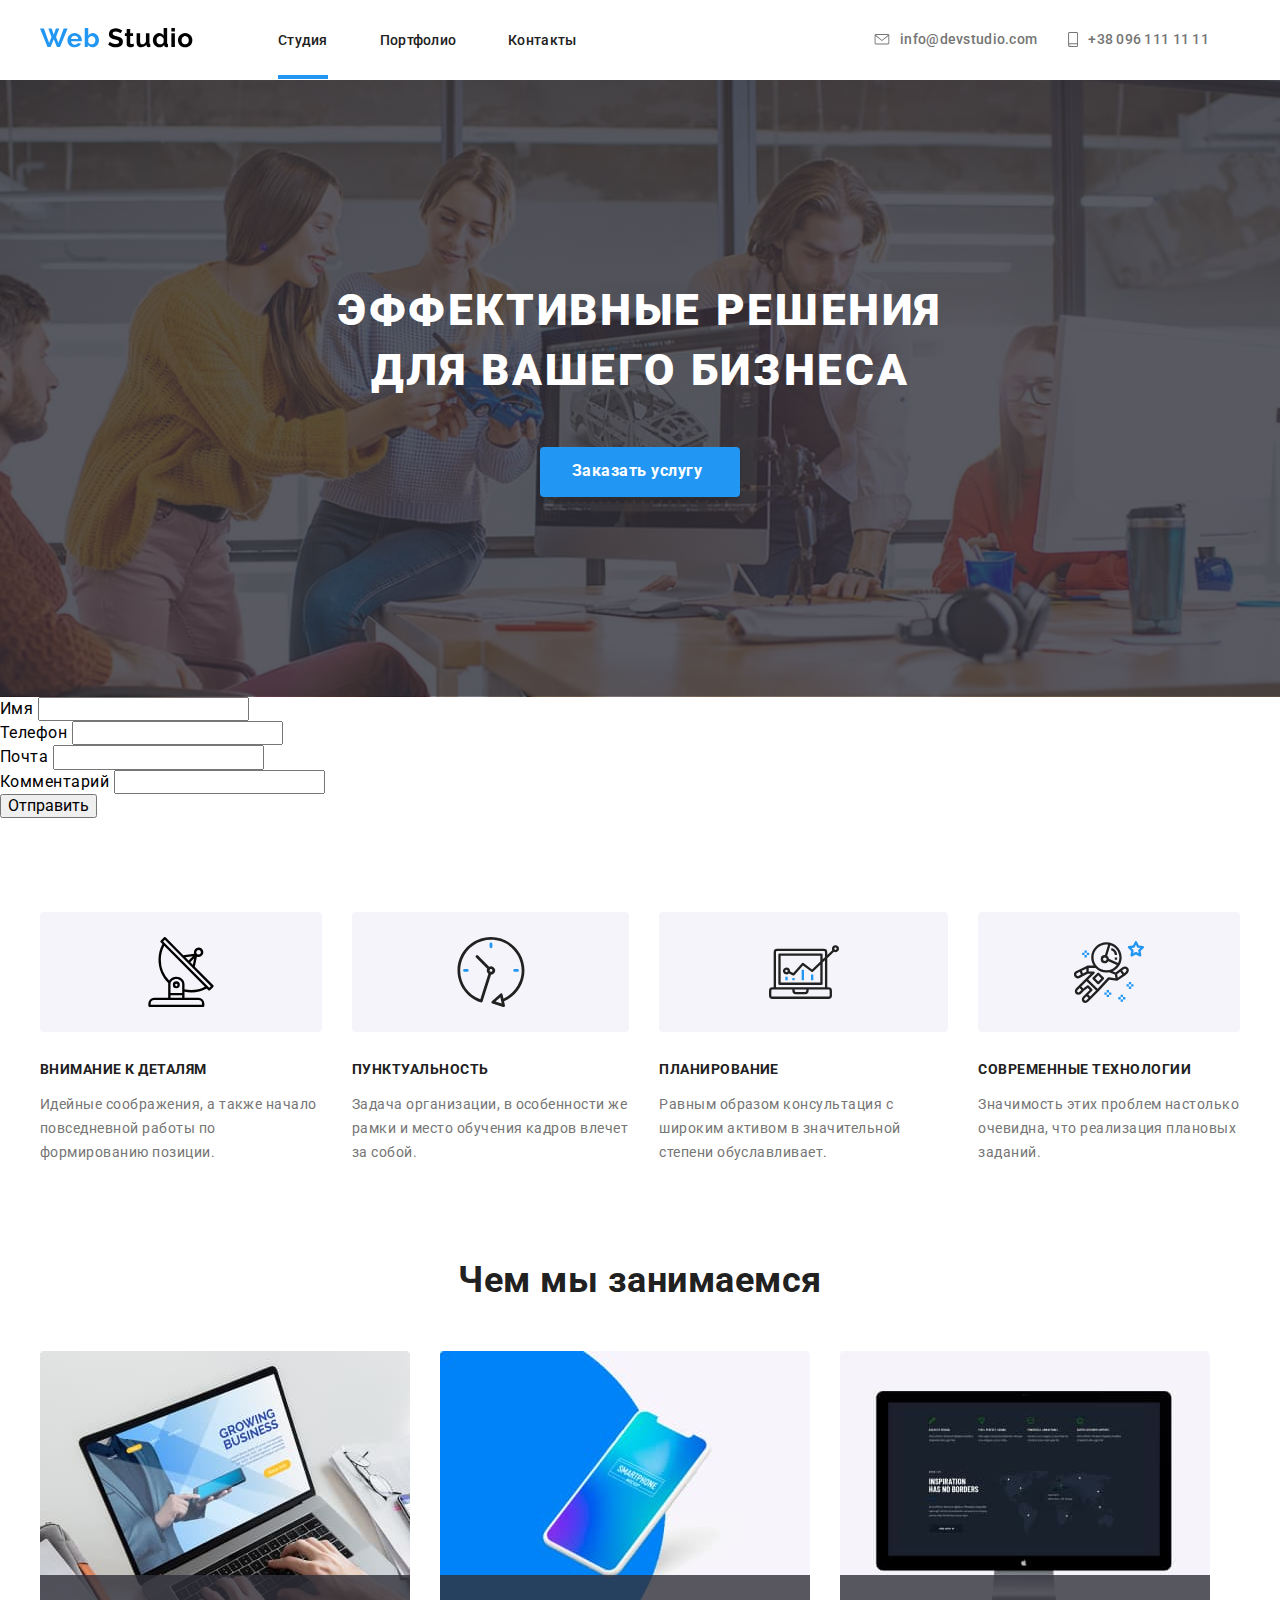
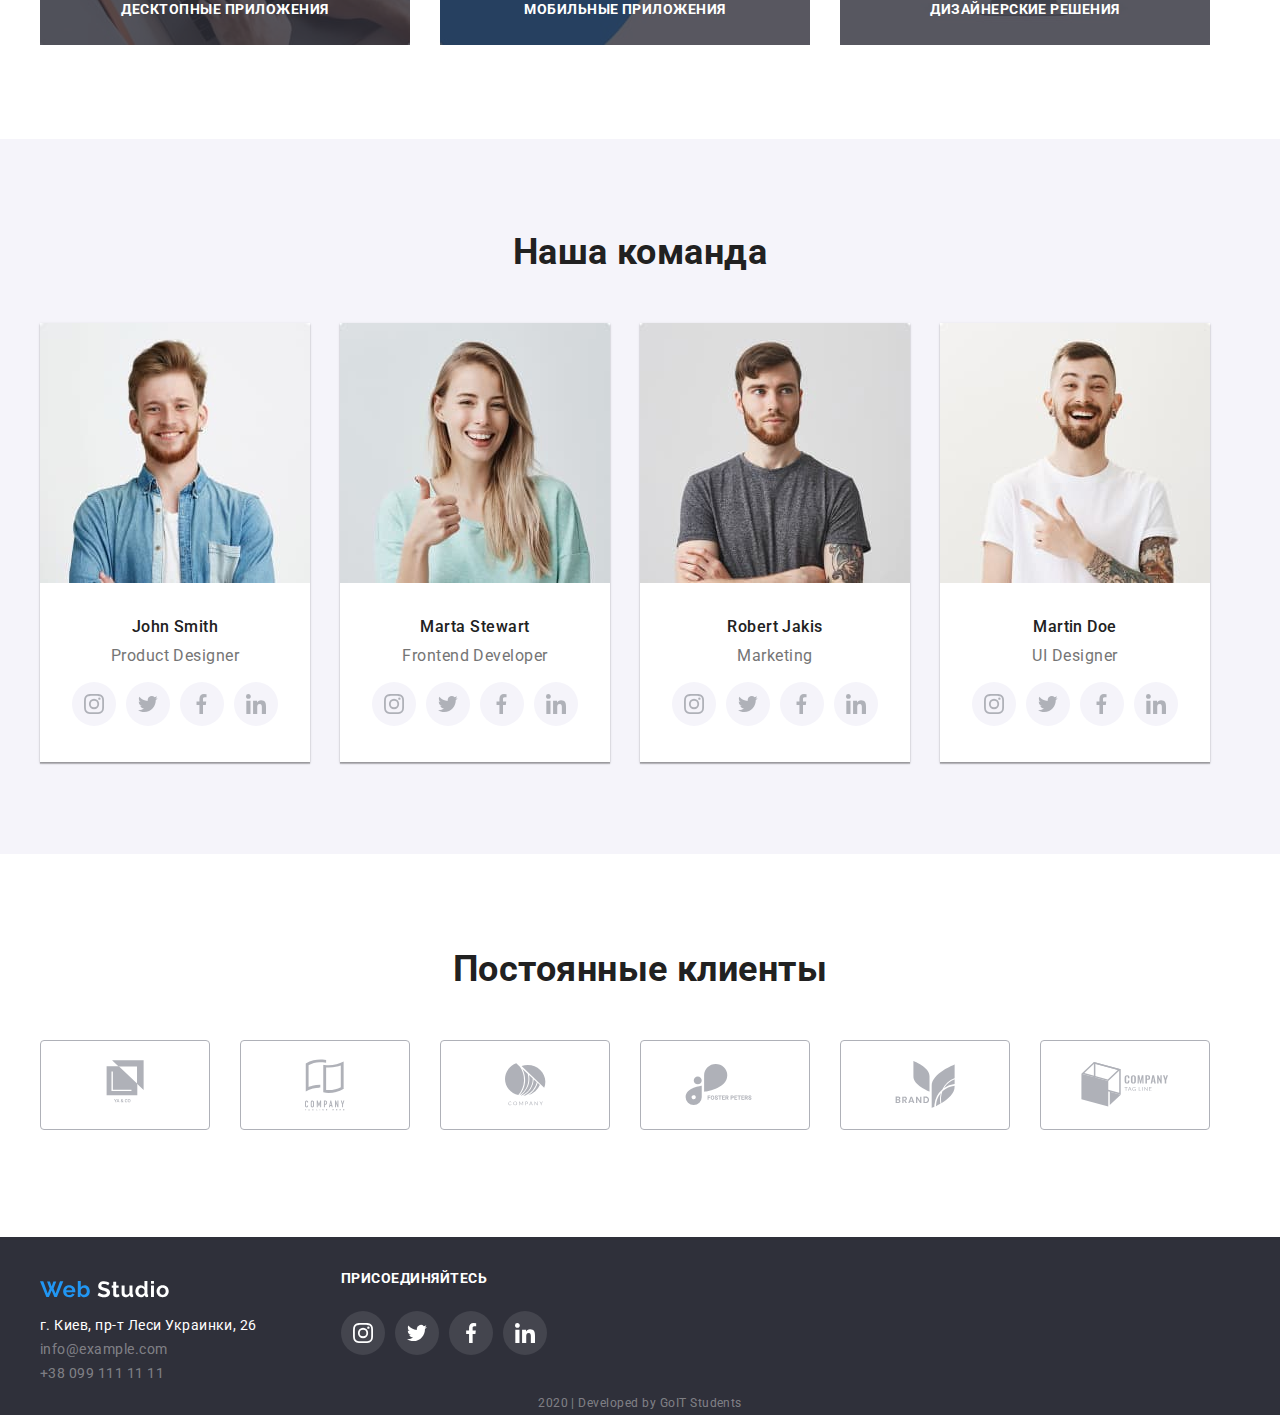
==== index.html @ e6ce09cf "Создала 6 дз" ====
<!DOCTYPE html>
<html lang="en">
  <head>
    <meta charset="UTF-8" />
    <meta name="viewport" content="width=device-width, initial-scale=1.0" />
    <title>Document</title>
    <link rel="stylesheet" href="./css/normalize.css" />
    <link rel="stylesheet" href="./css/styles.css" />
  </head>

  <body>
    <!-- Шапка сайта -->
    <header>
      <nav>
        <div class="container main-nav">
          <a href="./index.html">
            <svg width="153px" height="30px">
              <use href="./images/sprite.svg#logo"></use>
            </svg>
          </a>

          <ul class="site-nav">
            <li class="site-nav-item">
              <a href="" class="menu menu2">Студия</a>
            </li>
            <li class="site-nav-item">
              <a href="./portfolio.html" class="menu">Портфолио</a>
            </li>
            <li class="site-nav-item">
              <a href="" class="menu">Контакты</a>
            </li>
          </ul>

          <ul class="site-nav-1">
            <li class="site-nav-address">
              <a href="mailto:info@devstudio.com" class="link"
                ><svg class="contacts-svg" width="16px" height="11px">
                  <use href="./images/sprite.svg#envelope"></use>
                </svg>
                info@devstudio.com</a
              >
            </li>
            <li class="site-nav-address">
              <a href="tel:+380961111111" class="link"
                ><svg class="contacts-svg" width="10px" height="15px">
                  <use href="./images/sprite.svg#smartphone"></use>
                </svg>
                +38 096 111 11 11</a
              >
            </li>
          </ul>
        </div>
      </nav>
    </header>

    <!-- Тело сайта -->

    <main>
      <!-- Первый блок -->

      <section class="big-img">
        <div class="hero">
          <h1 class="white-title">эффективные решения для вашего бизнеса</h1>
          <a class="button" href="">Заказать услугу</a>
        </div>
      </section>

      <!--Модальное окно---->
      <form class="form js-form">
        <div class="form-filed">
          <label for="name">Имя</label>
          <input type="text" name="name" id="name" />
        </div>
        <div class="form-filed">
          <label for="name">Телефон</label>
          <input type="tel" name="name" id="tel" />
        </div>
        <div class="form-filed">
          <label for="name">Почта</label>
          <input type="text" name="mail" id="mail" />
        </div>
        <div class="form-filed">
          <label for="comment">Комментарий</label>
          <input type="text" name="comment" id="comment" />
        </div>
        <button type="submit">Отправить</button>
      </form>
      <!-- Второй блок -->
      <section class="container-our-proses container">
        <ul class="ul-position">
          <li class="what-we-do">
            <div class="what-we-do-icons">
              <svg width="70px" height="70px">
                <use href="./images/sprite.svg#icon1"></use>
              </svg>
            </div>
            <h3 class="proses">Внимание к деталям</h3>
            <p class="proses-description">
              Идейные соображения, а также начало повседневной работы по
              формированию позиции.
            </p>
          </li>
          <li class="what-we-do">
            <div class="what-we-do-icons">
              <svg width="70px" height="70px">
                <use href="./images/sprite.svg#icon2"></use>
              </svg>
            </div>
            <h3 class="proses">Пунктуальность</h3>
            <p class="proses-description">
              Задача организации, в особенности же рамки и место обучения кадров
              влечет за собой.
            </p>
          </li>
          <li class="what-we-do">
            <div class="what-we-do-icons">
              <svg width="70px" height="70px">
                <use href="./images/sprite.svg#icon3"></use>
              </svg>
            </div>
            <h3 class="proses">Планирование</h3>
            <p class="proses-description">
              Равным образом консультация с широким активом в значительной
              степени обуславливает.
            </p>
          </li>
          <li class="what-we-do">
            <div class="what-we-do-icons">
              <svg width="70px" height="70px">
                <use href="./images/sprite.svg#icon4"></use>
              </svg>
            </div>
            <h3 class="proses">Современные технологии</h3>
            <p class="proses-description">
              Значимость этих проблем настолько очевидна, что реализация
              плановых заданий.
            </p>
          </li>
        </ul>
      </section>

      <!-- Третий блок -->

      <section class="container-what-we-do container">
        <h3 class="title">Чем мы занимаемся</h3>
        <ul class="ul-position">
          <li class="our-work">
            <img src="./images/small_img1.jpg" alt="" />
            <h4 class="white-description">Десктопные приложения</h4>
          </li>
          <li class="our-work">
            <img src="./images/small_img2.jpg" alt="" />
            <h4 class="white-description">Мобильные приложения</h4>
          </li>
          <li class="our-work">
            <img src="./images/small_img3.jpg" alt="" />
            <h4 class="white-description">Дизайнерские решения</h4>
          </li>
        </ul>
      </section>

      <!-- Четверый блок -->
      <div class="color">
        <section class="container">
          <h3 class="title">Наша команда</h3>
          <!-- <h4></h4> -->
          <ul class="ul-position">
            <li class="what-we-do card-color">
              <img src="./images/photo1.jpg" alt="" />
              <h5 class="names">John Smith</h5>
              <p class="profession">Product Designer</p>
              <ul class="container-2">
                <li class="portfolio-icons">
                  <a href="" class="social-ellipce">
                    <svg class="social-ellipse-icon" width="20" height="20">
                      <use href="./images/sprite.svg#social1"></use>
                    </svg>
                  </a>
                </li>
                <li class="portfolio-icons">
                  <a href="" class="social-ellipce">
                    <svg width="20" height="20">
                      <use href="./images/sprite.svg#social2"></use>
                    </svg>
                  </a>
                </li>
                <li class="portfolio-icons">
                  <a href="" class="social-ellipce">
                    <svg width="20px" height="20">
                      <use href="./images/sprite.svg#social3"></use>
                    </svg>
                  </a>
                </li>
                <li class="portfolio-icons">
                  <a href="" class="social-ellipce">
                    <svg width="20" height="20">
                      <use href="./images/sprite.svg#social4"></use>
                    </svg>
                  </a>
                </li>
              </ul>
            </li>
            <li class="what-we-do card-color">
              <img src="./images/photo2.jpg" alt="" />
              <h5 class="names">Marta Stewart</h5>
              <p class="profession">Frontend Developer</p>
              <ul class="container-2 icons-margin">
                <li class="portfolio-icons">
                  <a href="" class="social-ellipce">
                    <svg class="social-ellipse-icon" width="20" height="20">
                      <use href="./images/sprite.svg#social1"></use>
                    </svg>
                  </a>
                </li>
                <li class="portfolio-icons">
                  <a href="" class="social-ellipce">
                    <svg class="social-ellipse-icon" width="20" height="20">
                      <use href="./images/sprite.svg#social2"></use>
                    </svg>
                  </a>
                </li>
                <li class="portfolio-icons">
                  <a href="" class="social-ellipce">
                    <svg width="20px" height="20">
                      <use href="./images/sprite.svg#social3"></use>
                    </svg>
                  </a>
                </li>
                <li class="portfolio-icons">
                  <a href="" class="social-ellipce">
                    <svg width="20" height="20">
                      <use href="./images/sprite.svg#social4"></use>
                    </svg>
                  </a>
                </li>
              </ul>
            </li>
            <li class="what-we-do card-color">
              <img src="./images/photo3.jpg" alt="" />
              <h5 class="names">Robert Jakis</h5>
              <p class="profession">Marketing</p>
              <ul class="container-2">
                <li class="portfolio-icons">
                  <a href="" class="social-ellipce">
                    <svg class="social-ellipse-icon" width="20" height="20">
                      <use href="./images/sprite.svg#social1"></use>
                    </svg>
                  </a>
                </li>
                <li class="portfolio-icons">
                  <a href="" class="social-ellipce">
                    <svg class="social-ellipse-icon" width="20" height="20">
                      <use href="./images/sprite.svg#social2"></use>
                    </svg>
                  </a>
                </li>
                <li class="portfolio-icons">
                  <a href="" class="social-ellipce">
                    <svg width="20px" height="20">
                      <use href="./images/sprite.svg#social3"></use>
                    </svg>
                  </a>
                </li>
                <li class="portfolio-icons">
                  <a href="" class="social-ellipce">
                    <svg width="20" height="20">
                      <use href="./images/sprite.svg#social4"></use>
                    </svg>
                  </a>
                </li>
              </ul>
            </li>
            <li class="what-we-do card-color">
              <img src="./images/photo4.jpg" alt="" />
              <h5 class="names">Martin Doe</h5>
              <p class="profession">UI Designer</p>
              <ul class="container-2">
                <li class="portfolio-icons">
                  <a href="" class="social-ellipce">
                    <svg class="social-ellipse-icon" width="20" height="20">
                      <use href="./images/sprite.svg#social1"></use>
                    </svg>
                  </a>
                </li>
                <li class="portfolio-icons">
                  <a href="" class="social-ellipce">
                    <svg class="social-ellipse-icon" width="20" height="20">
                      <use href="./images/sprite.svg#social2"></use>
                    </svg>
                  </a>
                </li>
                <li class="portfolio-icons">
                  <a href="" class="social-ellipce">
                    <svg width="20px" height="20">
                      <use href="./images/sprite.svg#social3"></use>
                    </svg>
                  </a>
                </li>
                <li class="portfolio-icons">
                  <a href="" class="social-ellipce">
                    <svg width="20" height="20">
                      <use href="./images/sprite.svg#social4"></use>
                    </svg>
                  </a>
                </li>
              </ul>
            </li>
          </ul>
        </section>
      </div>

      <!--Пятый блок-->
      <section class="container-our-clients container">
        <h3 class="title">Постоянные клиенты</h3>
        <ul class="ul-position">
          <li class="client">
            <a href="" class="client-icons-item">
              <svg width="45px" height="50">
                <use href="./images/sprite.svg#client1"></use>
              </svg>
            </a>
          </li>
          <li class="client">
            <a href="" class="client-icons-item">
              <svg width="40px" height="52px">
                <use href="./images/sprite.svg#client2"></use>
              </svg>
            </a>
          </li>
          <li class="client">
            <a href="" class="client-icons-item">
              <svg width="41px" height="43px">
                <use href="./images/sprite.svg#client3"></use>
              </svg>
            </a>
          </li>
          <li class="client">
            <a href="" class="client-icons-item">
              <svg width="80px" height="42px">
                <use href="./images/sprite.svg#client4"></use>
              </svg>
            </a>
          </li>
          <li class="client">
            <a href="" class="client-icons-item">
              <svg width="60px" height="47px">
                <use href="./images/sprite.svg#client5"></use>
              </svg>
            </a>
          </li>
          <li class="client">
            <a href="" class="client-icons-item">
              <svg width="88px" height="45px">
                <use href="./images/sprite.svg#client6"></use>
              </svg>
            </a>
          </li>
        </ul>
      </section>
    </main>

    <!--footer-->
    <footer>
      <div class="container footer-icon">
        <section>
          <a href="./index.html">
            <svg class="web-studio" width="129px" height="26px">
              <use href="./images/sprite.svg#logo-white"></use>
            </svg>
          </a>
          <address>
            <ul>
              <li class="address">
                г. Киев, пр-т Леси Украинки, 26
              </li>
              <li>
                <a href="mailto:info@example.com" class="info"
                  >info@example.com</a
                >
              </li>
              <li>
                <a href="tel:+380991111111" class="info">+38 099 111 11 11</a>
              </li>
            </ul>
          </address>
        </section>
        <section>
          <p class="join">присоединяйтесь</p>
          <ul class="container-2 footer-icon-margin">
            <li class="portfolio-icons">
              <a href="" class="footer_ellipse">
                <svg width="20px" height="20px">
                  <use href="./images/sprite.svg#footer_ellipse1"></use>
                </svg>
              </a>
            </li>
            <li class="portfolio-icons">
              <a href="" class="footer_ellipse">
                <svg width="20px" height="20px">
                  <use href="./images/sprite.svg#footer_ellipse2"></use>
                </svg>
              </a>
            </li>
            <li class="portfolio-icons">
              <a href="" class="footer_ellipse">
                <svg width="20px" height="20px">
                  <use href="./images/sprite.svg#footer_ellipse3"></use>
                </svg>
              </a>
            </li>
            <li class="portfolio-icons">
              <a href="" class="footer_ellipse">
                <svg width="20px" height="20px">
                  <use href="./images/sprite.svg#footer_ellipse4"></use>
                </svg>
              </a>
            </li>
          </ul>
        </section>
      </div>
      <p class="year">2020 | Developed by GoIT Students</p>
    </footer>
  </body>
</html>
---- css/styles.css ----
@import url('https://fonts.googleapis.com/css?family=Roboto:300,400,500,700&subset=cyrillic');
:root {
  --accent-color: #2196f3;
  --what-we-do-color: #f5f4fa;
  --primary-text-color: #757575;
  --title-text-color: #212121;
  --primary-white-color: #ffffff;
  --secondary-text-color: rgba(255, 255, 255, 0.4);
  --footer-backgroung-color: #2f303a;
  --people-icons: #afb1b8;
  --footer-ellipce: #c4c4c4;
  --cubic: cubic-bezier(0.4, 0, 0.2, 1);
  --overlay: rgba(33, 150, 243, 0.9);
  --ourwork: rgba(47, 48, 58, 0.8);
  --duration: 250ms;
}
html {
  box-sizing: border-box;
}

body {
  font-family: 'Roboto', sans-serif;
  letter-spacing: 0.03em;
  font-style: normal;
}

*,
*::before,
*::after {
  box-sizing: inherit;
}
.big-img {
  max-width: 1600px;
  background-image: linear-gradient(
      to right,
      rgba(47, 48, 58, 0.8),
      rgba(47, 48, 58, 0.8)
    ),
    url('../images/big_img.jpg');
  background-color: var(--footer-backgroung-color);
  background-size: cover;
  background-position: center;
  padding-top: 200px;
  padding-bottom: 200px;
  margin-left: auto;
  margin-right: auto;
}
.hero {
  flex-direction: column;
}
.button {
  display: flex;
  align-items: center;
  text-align: center;
  margin: auto;
  font-family: Roboto;
  width: 200px;
  height: 50px;
  font-size: 16px;
  font-weight: bold;
  line-height: 1, 9;
  box-shadow: 0px 4px 4px rgba(0, 0, 0, 0.15);
  background-color: var(--accent-color);
  color: var(--primary-white-color);
  text-decoration: none;
  padding: 10px 32px;
  border-radius: 4px;
}
.button2 {
  display: flex;
  align-items: center;
  text-align: center;
  margin: auto;
  font-family: Roboto;
  height: 38px;
  background-color: var(--what-we-do-color);
  color: var(--title-text-color);
  font-size: 16px;
  line-height: 1, 9;
  border-radius: 4px;
  padding: 6px 22px;
  font-weight: 500;
  border: none;
}
.button2:hover {
  display: flex;
  align-items: center;
  text-align: center;
  margin: auto;
  font-family: Roboto;
  height: 38px;
  background-color: var(--accent-color);
  color: var(--primary-white-color);
  font-size: 16px;
  line-height: 1, 9;
  border-radius: 4px;
  padding: 6px 22px;
  font-weight: 500;
  box-shadow: 0px 2px 2px rgba(0, 0, 0, 0.12), 0px 1px 2px rgba(0, 0, 0, 0.08),
    0px 3px 1px rgba(0, 0, 0, 0.1);
  border: none;
  transition-duration: var(--duration);
  transition-timing-function: var(--cubic);
}

.white-title {
  display: block;
  margin: 0 0 30px 0;
  padding: 0;
  width: 696px;

  font-family: Roboto;
  font-weight: 900;
  font-size: 44px;
  line-height: 1.37;

  text-align: center;
  letter-spacing: 0.06em;
  text-transform: uppercase;
  color: var(--primary-white-color);
  margin-left: auto;
  margin-right: auto;
  margin-bottom: 46px;
}

.container {
  width: 1230px;
  padding-left: 15px;
  padding-right: 15px;
  margin-left: auto;
  margin-right: auto;
}
.main-nav {
  display: flex;
  align-items: center;
  height: 80px;
}
.container-2 {
  display: flex;
  width: 207px;

  padding-left: 0px;
  padding-right: 0px;
  margin-left: auto;
  margin-right: auto;
  margin-bottom: 36px;
}
.container-our-proses {
  padding-top: 94px;
}
.container-what-we-do {
  padding-top: 94px;
  padding-bottom: 94px;
}

.container-our-clients {
  padding-top: 94px;
  padding-bottom: 107px;
}
.ul-position {
  display: flex;
}
.site-nav {
  display: flex;
  margin-left: 85px;
}
.site-nav-1 {
  display: flex;
  margin-left: auto;
}

.site-nav-item:not(:last-child) {
  margin-right: 52px;
}

.site-nav-address {
  margin-right: 31px;
  margin-left: auto;
}

.color {
  background-color: #f5f4fa;
  padding-top: 92px;
}
.what-we-do:not(:last-child) {
  margin-right: 30px;
}

.what-we-do-icons {
  display: flex;
  background-color: var(--what-we-do-color);
  height: 120px;
  border-radius: 4px;
  align-items: center;
  justify-content: center;
}

.icons-margin .what-we-do {
  width: 270px;
}
.our-work:not(:last-child) {
  margin-right: 30px;
}
.our-work {
  width: 370px;
  height: 294px;
  position: relative;
}
.card-color {
  background-color: var(--primary-white-color);
  margin-bottom: 92px;
  box-shadow: 0px 2px 1px rgba(0, 0, 0, 0.2), 0px 1px 1px rgba(0, 0, 0, 0.14),
    0px 1px 3px rgba(0, 0, 0, 0.12);
}
.portfolio-icons:not(:last-child) {
  margin-right: 10px;
}
.portfolio-icons {
  display: flex;

  box-sizing: border-box;

  align-items: center;
  justify-content: center;
}
.social-ellipce {
  display: flex;

  width: 44px;
  height: 44px;
  border-radius: 50%;
  background: var(--what-we-do-color);
  margin-right: 0px;
  padding: 0;
  justify-content: center;
  align-items: center;
  fill: var(--people-icons);
}
.social-ellipce:hover {
  background: var(--accent-color);
  fill: var(--primary-white-color);
  transition-duration: var(--duration);
  transition-timing-function: var(--cubic);
}

.client {
  margin-right: 30px;
}
.client-icons-item {
  display: flex;
  width: 170px;
  height: 90px;
  justify-content: center;
  align-items: center;

  border: 1px solid #afb1b8;
  border-radius: 4px;
  fill: var(--people-icons);
}
.client-icons-item:hover {
  fill: var(--accent-color);
  border: 1px solid var(--accent-color);
  transition-duration: var(--duration);
  transition-timing-function: var(--cubic);
}
.client-icons-item:focus {
  fill: var(--accent-color);
  border: 1px solid var(--accent-color);
  transition-duration: var(--duration);
  transition-timing-function: var(--cubic);
}
ul {
  list-style: none;
  padding: 0px;
  margin: 0px;
}
h1,
h2,
h3,
h4,
h5,
h6 {
  padding: 0px;
  margin: 0px;
}
p {
  padding: 0px;
  margin: 0px;
}
.menu {
  color: var(--title-text-color);
  text-decoration: none;
  font-weight: 500;
  font-size: 14px;
  line-height: 1.14;
  letter-spacing: 0.02em;
  position: relative;
  padding-bottom: 31px;
}
.menu2::after {
  content: '';

  display: block;
  position: absolute;
  left: 0;
  bottom: 0;
  width: 100%;
  height: 4px;

  /* opacity: 0; */
  background-color: var(--accent-color);
  transform: scaleX(1);
  transition: transform 250ms cubic-bezier(0.4, 0, 0.2, 1);
}

.menu:hover {
  color: var(--accent-color);
}
.menu:focus {
  color: var(--accent-color);
}
.link {
  color: var(--primary-text-color);
  display: flex;
  align-items: center;

  font-family: Roboto;
  font-weight: 500;
  font-size: 14px;
  line-height: 1.14;
  letter-spacing: 0.02em;
  text-decoration: none;
  fill: var(--primary-text-color);
}
.link:hover {
  color: var(--accent-color);
  fill: var(--accent-color);
  transition-duration: 250ms;
  transition-timing-function: var(--cubic);
}
.link:focus {
  color: var(--accent-color);
  fill: var(--accent-color);
  transition-duration: var(--duration);
  transition-timing-function: var(--cubic);
}

.contacts-svg {
  margin-right: 10px;
}
.contacts-svg:hover {
  color: var(--accent-color);
  transition-duration: var(--duration);
  transition-timing-function: var(--cubic);
}
.contacts-svg:focus {
  color: var(--accent-color);
  transition-duration: var(--duration);
  transition-timing-function: var(--cubic);
}

.proses {
  font-weight: bold;
  font-size: 14px;
  line-height: 1.14;
  margin-top: 30px;
  text-transform: uppercase;
  color: var(--title-text-color);
}
.proses-description {
  font-weight: normal;
  font-size: 14px;
  line-height: 1.71;
  margin-top: 15px;
  color: var(--primary-text-color);
}
.title {
  font-weight: bold;
  font-size: 36px;
  line-height: 1.17;
  text-align: center;
  margin-bottom: 50px;
  color: var(--title-text-color);
}
.title-margin {
  margin-top: 92px;
}
.white-description {
  font-weight: bold;
  font-size: 14px;
  line-height: 1.14;

  text-transform: uppercase;
  color: var(--primary-white-color);
  position: absolute;
  background-color: var(--ourwork);
  bottom: 0;
  width: 100%;
  height: 70px;
  text-align: center;
  padding: 27px;
}

.names {
  font-weight: 500;
  font-size: 16px;
  line-height: 1.18;
  text-align: center;
  margin-top: 30px;
  color: var(--title-text-color);
}
.profession {
  font-weight: normal;
  font-size: 16px;
  line-height: 1.18;
  text-align: center;
  margin-top: 10px;
  margin-bottom: 16px;
  color: var(--primary-text-color);
}
.icons-margin {
  margin-bottom: 24px;
}
.address {
  font-weight: normal;
  font-size: 14px;
  line-height: 1.71;
  color: var(--primary-white-color);
  font-style: normal;
  width: 231px;
  margin-right: 70px;
}
.footer-icon {
  padding-top: 34px;
  display: flex;
  align-items: center;
}

.footer-icon-margin {
  margin-top: 24px;
}
.info {
  font-weight: normal;
  font-size: 14px;
  line-height: 1.71;
  color: var(--secondary-text-color);
  text-decoration: none;
  font-style: normal;
}
.join {
  font-weight: bold;
  font-size: 14px;
  line-height: 1.14;
  text-transform: uppercase;
  color: var(--primary-white-color);
}
.year {
  font-weight: normal;
  font-size: 12px;
  line-height: 2;
  text-align: center;
  color: var(--secondary-text-color);
}
/* Контейнеры проекта */
.box1 {
  justify-content: center;
  padding-top: 92px;
  padding-bottom: 34px;
}
.box1-item:not(:last-child) {
  padding-right: 8px;
}

.box2 {
  display: flex;
  flex-wrap: wrap;
  padding-bottom: 94px;
  margin-top: 0px;
}

.box2-item {
  width: 370px;
  margin-right: 30px;
  margin-bottom: 30px;
}
.box2-item:hover {
  box-shadow: 1px 4px 6px rgba(0, 0, 0, 0.16), 0px 4px 4px rgba(0, 0, 0, 0.06),
    0px 1px 1px rgba(0, 0, 0, 0.12);
}

.box2-item:nth-child(3n) {
  margin-right: 0px;
}
.box2-item:nth-last-child(-n + 3) {
  margin-bottom: 0px;
}
.box2-item:hover .hover-description,
.box2-item:focus .hover-description {
  transform: translate(-50%, -50%);
  opacity: 1;
}

.box2-titles {
  display: block;
  text-decoration: none;
  width: 322px;
  height: 70px;
  margin: 20px 24px;
}
.project-link {
  text-decoration: none;
}
.works__overlay {
  position: relative;
  overflow: hidden;
  width: 370px;
  height: 294px;
}
.works__overlay::before {
  display: inline-block;
  content: '';

  position: absolute;
  /* width: 100%;
  height: 100%; */
  background-color: var(--overlay);
  transform: translateY(100%);
  top: 0;
  bottom: 0;
  transition: transform 250ms cubic-bezier(0.4, 0, 0.2, 1);
  opacity: 0;
}
.box2__item:hover .works__overlay:before {
  transform: translateY(0);
  opacity: 1;
}
.hover-description {
  font-weight: normal;
  font-size: 18px;
  line-height: 1.56;
  letter-spacing: 0.03em;
  background-color: var(--overlay);
  color: var(--primary-white-color);

  position: absolute;
  top: 50%;
  left: 50%;

  transform: translate(-50%, 100%);
  display: flex;
  width: 100%;
  height: 100%;
  align-items: center;
  padding-right: 24px;
  padding-left: 24px;
  margin: 0;

  opacity: 0;
  transition: transform 250ms var(--cubic), opacity 250ms var(--cubic);
}

.projects-title {
  font-weight: bold;
  font-size: 18px;
  line-height: 2;
  letter-spacing: 0.06em;
  color: var(--title-text-color);
  margin-bottom: 4px;
  width: 322px;
  height: 36px;
}
.project-filter {
  font-weight: normal;
  font-size: 16px;
  line-height: 1.87;
  letter-spacing: 0.03em;
  color: var(--primary-text-color);
  width: 322px;
  height: 36px;
}

footer {
  background-color: var(--footer-backgroung-color);
}
.footer_ellipse {
  display: flex;

  width: 44px;
  height: 44px;
  border-radius: 50%;
  background: rgba(255, 255, 255, 0.1);
  margin-right: 0px;
  padding: 0;
  justify-content: center;
  align-items: center;
  fill: var(--primary-white-color);
}
.footer_ellipse:hover {
  background: var(--accent-color);
  fill: var(--primary-white-color);
  transition-duration: var(--duration);
  transition-timing-function: var(--cubic);
}
.footer_ellipse:focus {
  background: var(--accent-color);
  fill: var(--primary-white-color);
  transition-duration: var(--duration);
  transition-timing-function: var(--cubic);
}
.footer-icons-item {
  align-items: center;
}
.web-studio {
  margin-bottom: 8px;
}
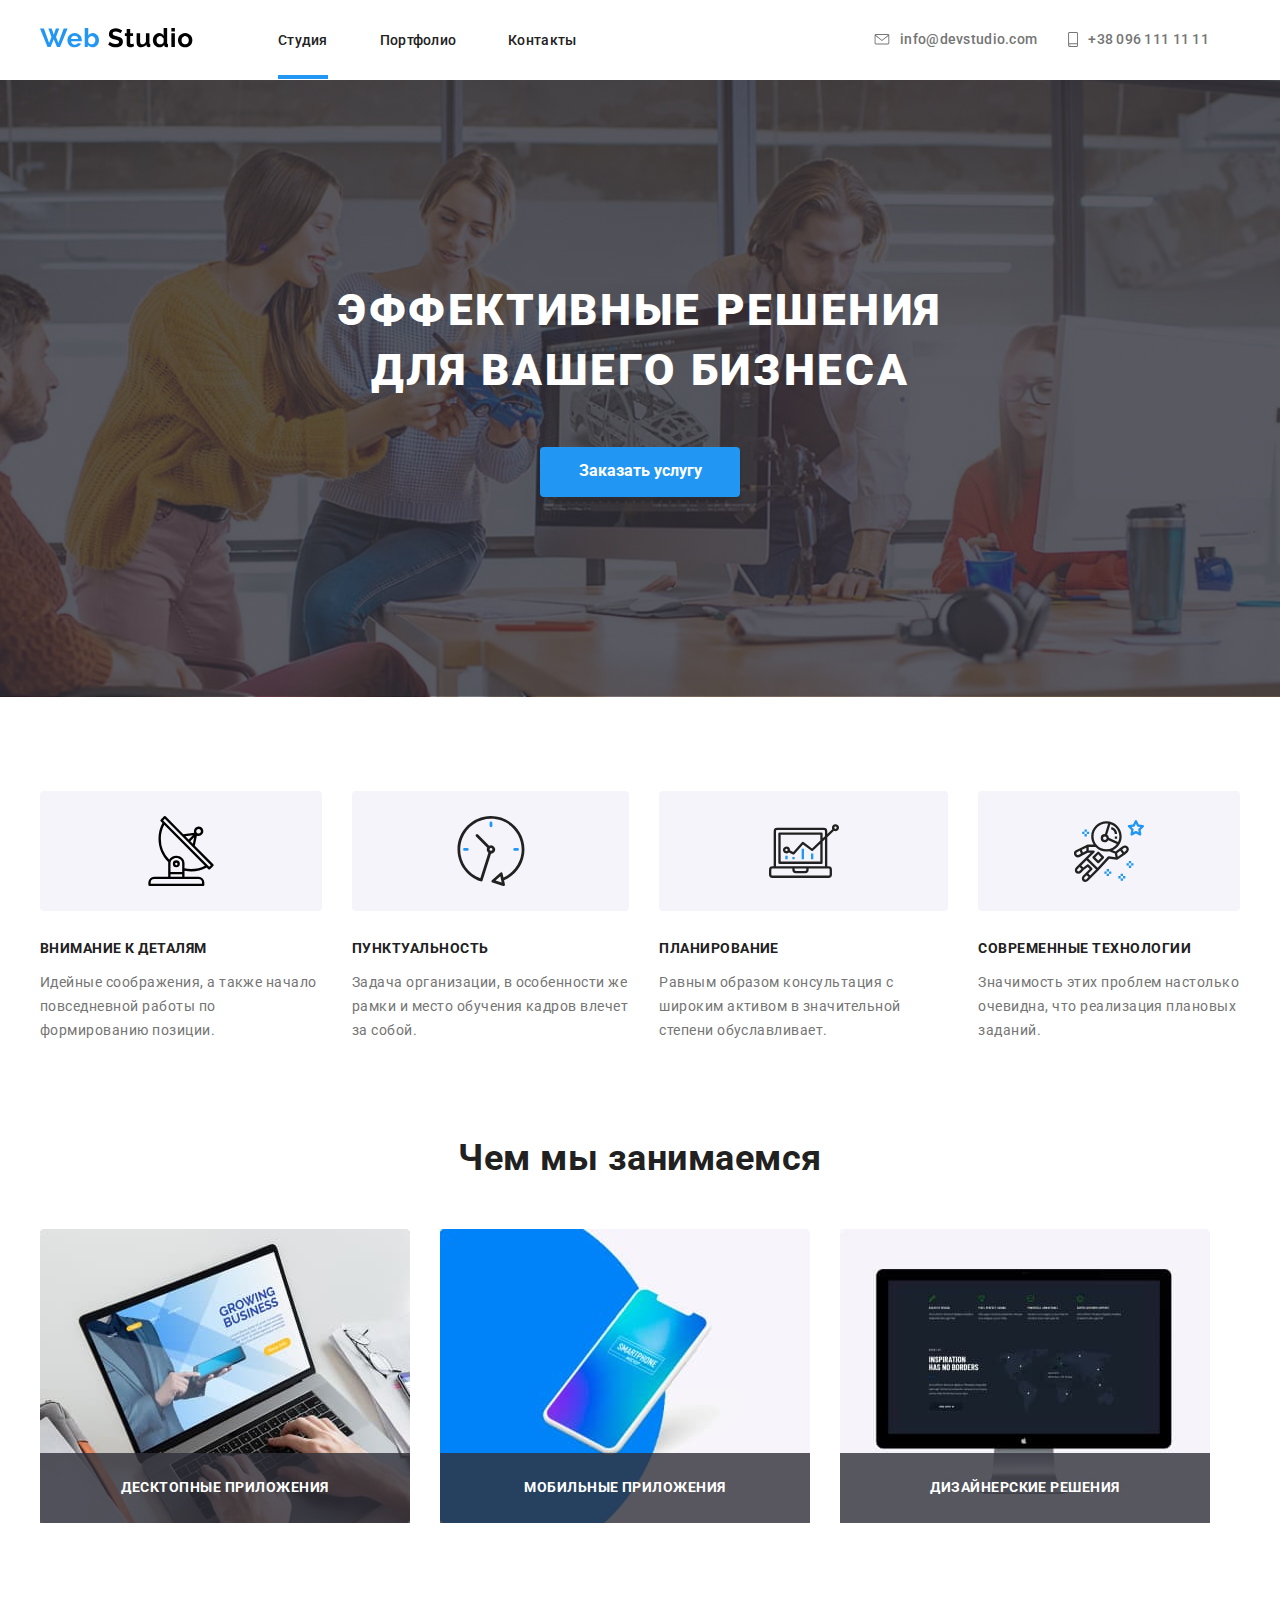
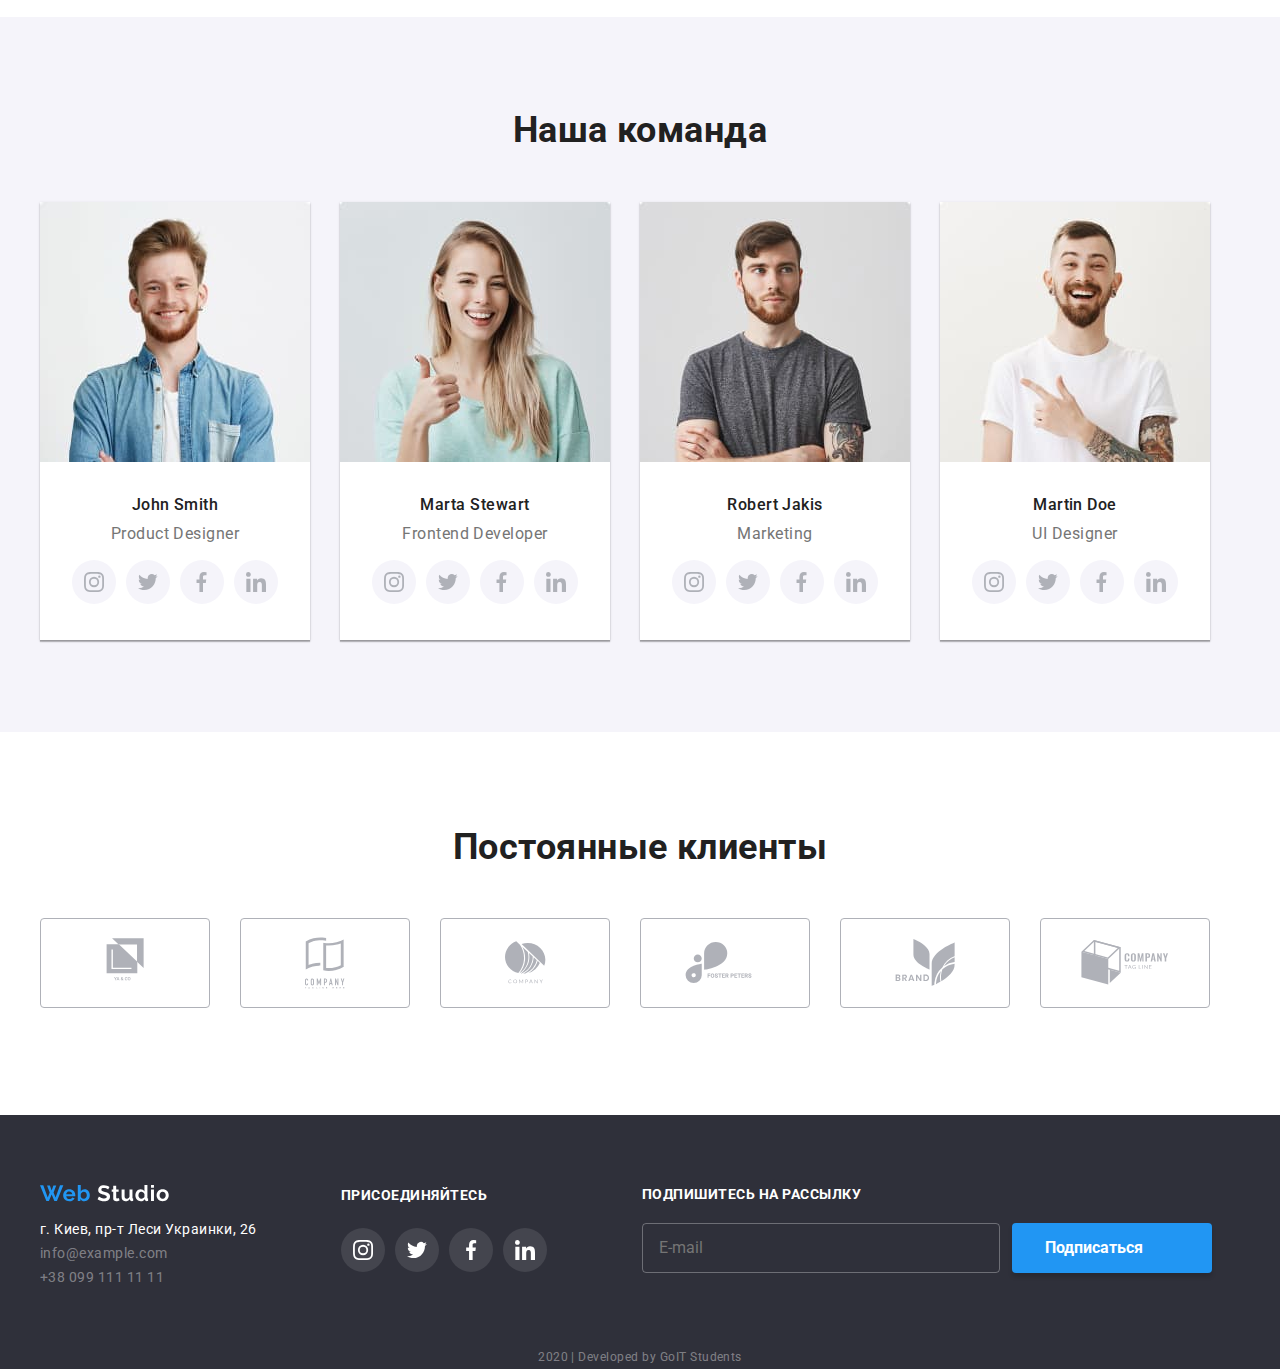
==== commit 16c6ef2b: "Сверстала модальное окно и футер. Подключила js" ====
--- a/index.html
+++ b/index.html
@@ -61,30 +61,85 @@
       <section class="big-img">
         <div class="hero">
           <h1 class="white-title">эффективные решения для вашего бизнеса</h1>
-          <a class="button" href="">Заказать услугу</a>
+          <button class="button" data-modal-open>Заказать услугу</a>
         </div>
-      </section>
+   
 
       <!--Модальное окно---->
-      <form class="form js-form">
-        <div class="form-filed">
-          <label for="name">Имя</label>
-          <input type="text" name="name" id="name" />
-        </div>
-        <div class="form-filed">
-          <label for="name">Телефон</label>
-          <input type="tel" name="name" id="tel" />
-        </div>
-        <div class="form-filed">
-          <label for="name">Почта</label>
-          <input type="text" name="mail" id="mail" />
-        </div>
-        <div class="form-filed">
-          <label for="comment">Комментарий</label>
-          <input type="text" name="comment" id="comment" />
-        </div>
-        <button type="submit">Отправить</button>
-      </form>
+
+      <div class="backdrop is-hidden" data-modal>
+
+        <form  class="form">
+          
+          <button class="cancel-btn" data-modal-close>
+            <svg class="cancel-icon">
+              <use href="./images/sprite2.svg#cross"></use>
+            </svg>
+          </button>
+
+          <p class="leave-your-information">
+            Оставьте свои данные, мы вам перезвоним
+          </p>      
+
+          <div class="form-filed">
+            <input
+              type="text"
+              placeholder=" "
+              class="form-input"
+              name="name"
+              id="name"
+            />
+            <label for="name" class="form-label">Имя</label>
+            <svg class="modal_icon form-icon">
+              <use href="./images/sprite2.svg#modal2"></use>
+            </svg>
+          </div>
+          <div class="form-filed">
+            <input
+              type="tel"
+              placeholder=" "
+              class="form-input"
+              name="tel"
+              id="tel"
+            />
+            <label for="tel" class="form-label">Телефон</label>
+            <svg class="modal_icon form-icon">
+              <use href="./images/sprite2.svg#modal1"></use>
+            </svg>
+          </div>
+          <div class="form-filed">
+            <input
+              type="text"
+              placeholder=" "
+              class="form-input"
+              name="mail"
+              id="mail"
+            />
+            <label for="mail" class="form-label">Почта</label>
+            <svg class="modal_icon form-icon">
+              <use href="./images/sprite2.svg#modal3"></use>
+            </svg>
+          </div>
+          <div class="form-filed">
+            <!-- <label for="comment" class="form-comment">Комментарий</label> -->
+            <textarea
+              placeholder="Комментарий"
+              class="comment"
+              name="comment"
+              id="comment"
+              rows="8"
+            ></textarea>
+          </div>
+          <div class="policy">
+          <input type="checkbox" class="checkbox-custom" placeholder=" " name="policy" id="policy" />
+          <label for="policy"
+            >Соглашаюсь с рассылкой и принимаю <a class="a-policy" href="">Условия договора</a></label
+          >
+          </div>
+          <button class="button" type="submit">Отправить</button>
+        </form>
+      </div>
+         </section>
       <!-- Второй блок -->
       <section class="container-our-proses container">
         <ul class="ul-position">
@@ -362,7 +417,7 @@
     <!--footer-->
     <footer>
       <div class="container footer-icon">
-        <section>
+        <section class="footer1-margin">
           <a href="./index.html">
             <svg class="web-studio" width="129px" height="26px">
               <use href="./images/sprite.svg#logo-white"></use>
@@ -384,6 +439,7 @@
             </ul>
           </address>
         </section>
+
         <section>
           <p class="join">присоединяйтесь</p>
           <ul class="container-2 footer-icon-margin">
@@ -417,8 +473,31 @@
             </li>
           </ul>
         </section>
+
+        <section>
+          <p class="join">Подпишитесь на рассылку</p>
+          <ul class="footer-list">
+            <li>
+          <input
+            type="text"
+            placeholder="E-mail"
+            class="footer-input"
+            name="mail"
+            id="mail"
+          />
+      </li>
+            <li class="footer-margin"> <button class="button" type="submit">
+              Подписаться
+              <svg class="footer-margin" width="24px" height="24px">
+                  <use href="./images/sprite3.svg#send"></use>
+                </svg>
+            </button></li>
+          </ul>
+        </section>
       </div>
       <p class="year">2020 | Developed by GoIT Students</p>
     </footer>
+
+     <script src="./js/modal.js"></script>
   </body>
 </html>
--- a/css/styles.css
+++ b/css/styles.css
@@ -13,6 +13,7 @@
   --overlay: rgba(33, 150, 243, 0.9);
   --ourwork: rgba(47, 48, 58, 0.8);
   --duration: 250ms;
+  --modal-button: #188ce8;
 }
 html {
   box-sizing: border-box;
@@ -48,10 +49,224 @@
 .hero {
   flex-direction: column;
 }
+
+.form {
+  width: 528px;
+  height: 580px;
+  padding-left: 40px;
+  padding-right: 40px;
+  padding-top: 90px;
+  position: absolute;
+  margin-left: auto;
+  margin-right: auto;
+  top: 50%;
+  margin-top: -290px;
+  left: 0;
+  right: 0;
+  z-index: 1;
+
+  background: var(--primary-white-color);
+  box-shadow: 0px 2px 1px rgba(0, 0, 0, 0.2), 0px 1px 1px rgba(0, 0, 0, 0.14),
+    0px 1px 3px rgba(0, 0, 0, 0.12);
+  border-radius: 4px;
+}
+
+.policy {
+  font-size: 14px;
+  margin-left: auto;
+  margin-right: auto;
+  letter-spacing: 0.03em;
+  margin-bottom: 32px;
+  text-align: center;
+}
+
+.form-filed {
+  margin-bottom: 28px;
+  position: relative;
+}
+
+.form-label {
+  position: absolute;
+  left: 0;
+  top: 50%;
+  transform: translateY(-50%) translateX(40px);
+  color: var(--primary-text-color);
+  transition: 300ms ease transform;
+}
+
+.form-comment {
+  position: absolute;
+  transform: translateY(16px) translateX(16px);
+  color: var(--primary-text-color);
+  transition: 300ms ease transform;
+}
+
+.form-icon {
+  position: absolute;
+  left: 0;
+  top: 50%;
+  transform: translateY(-50%) translateX(16px);
+  /* color: var(--primary-text-color); */
+  /* transition: 300ms ease transform; */
+}
+
+.modal_icon {
+  width: 16px;
+  height: 16px;
+  fill: var(--title-text-color);
+}
+
+.footer-input {
+  width: 358px;
+  height: 50px;
+  border: 1px solid rgba(255, 255, 255, 0.3);
+  border-radius: 4px;
+  padding-left: 16px;
+  padding-right: 20px;
+  color: var(--primary-white-color);
+  background-color: rgba(255, 255, 255, 0);
+}
+
+.footer-list {
+  display: flex;
+  margin-top: 20px;
+
+  align-items: center;
+  justify-content: center;
+}
+
+.form-input {
+  margin: 0;
+  /* padding: 10px; */
+  font: inherit;
+  width: 100%;
+  height: 40px;
+  border: 1px solid rgba(33, 33, 33, 0.2);
+  box-sizing: border-box;
+  border-radius: 4px;
+  padding-left: 40px;
+  padding-right: 20px;
+}
+
+.checkbox-custom {
+  position: absolute;
+  z-index: -1;
+  opacity: 0;
+}
+
+.checkbox-custom + label {
+  display: inline-flex;
+  align-items: center;
+  user-select: none;
+}
+
+.checkbox-custom + label::before {
+  content: '';
+  display: inline-block;
+  width: 16px;
+  height: 16px;
+  flex-shrink: 0;
+  flex-grow: 0;
+  border: 2px solid #212121;
+  border-radius: 2px;
+  margin-right: 0.5em;
+  background-repeat: no-repeat;
+  background-position: center center;
+  /* background-size: 50% 50%; */
+}
+
+.checkbox-custom:checked + label::before {
+  border-color: var(--accent-color);
+  background-color: var(--accent-color);
+  background-image: url('../images/ok.svg');
+}
+
+.a-policy {
+  text-decoration: none;
+  text-decoration: underline;
+  color: var(--accent-color);
+  margin-left: 3px;
+}
+
+.form-filed input:focus + label + svg {
+  fill: var(--accent-color);
+}
+
+.form-input:focus {
+  outline: none;
+  border: 1px solid rgba(33, 150, 243, 0.9);
+}
+
+.form-input:not(:placeholder-shown) + .form-label,
+.form-input:focus + .form-label {
+  transform: translateY(-40px) translateX(0);
+  color: var(--accent-color);
+}
+
+.comment {
+  width: 448px;
+  height: 120px;
+  border: 1px solid rgba(33, 33, 33, 0.2);
+  box-sizing: border-box;
+  border-radius: 4px;
+  padding-left: 15px;
+  padding-top: 15px;
+}
+
+.comment:focus {
+  outline: none;
+  border: 1px solid rgba(33, 150, 243, 0.9);
+}
+.leave-your-information {
+  position: absolute;
+  top: 0;
+  font-family: Roboto;
+  font-style: normal;
+  font-weight: bold;
+  font-size: 20px;
+  line-height: 23px;
+  text-align: center;
+  letter-spacing: 0.03em;
+  color: var(--title-text-color);
+  margin-top: 36px;
+}
+
+.cancel-btn {
+  position: absolute;
+  top: 0;
+  right: 0;
+  width: 30px;
+  height: 30px;
+  background-color: var(--primary-white-color);
+  border-radius: 100px;
+  border: 1px solid rgba(33, 33, 33, 0.2);
+  margin-top: 4px;
+  margin-right: 20px;
+  fill: var(--title-text-color);
+}
+
+.cancel-btn:hover {
+  transform: translate(0, -30%);
+}
+
+.cancel-btn:hover .cancel-icon {
+  fill: var(--accent-color);
+}
+
+.cancel-icon {
+  position: relative;
+  width: 18px;
+  height: 18px;
+  left: 50%;
+  margin-top: 4px;
+  transform: translate(-50%, 0);
+  fill: var(--title-text-color);
+}
+
 .button {
   display: flex;
   align-items: center;
-  text-align: center;
+  justify-content: center;
   margin: auto;
   font-family: Roboto;
   width: 200px;
@@ -65,7 +280,9 @@
   text-decoration: none;
   padding: 10px 32px;
   border-radius: 4px;
-}
+  border: none;
+}
+
 .button2 {
   display: flex;
   align-items: center;
@@ -82,6 +299,7 @@
   font-weight: 500;
   border: none;
 }
+
 .button2:hover {
   display: flex;
   align-items: center;
@@ -204,6 +422,7 @@
 .our-work {
   width: 370px;
   height: 294px;
+  z-index: -1;
   position: relative;
 }
 .card-color {
@@ -431,13 +650,14 @@
   margin-right: 70px;
 }
 .footer-icon {
-  padding-top: 34px;
   display: flex;
   align-items: center;
 }
 
 .footer-icon-margin {
   margin-top: 24px;
+  margin-bottom: 0px;
+  margin-right: 94px;
 }
 .info {
   font-weight: normal;
@@ -610,6 +830,44 @@
 .footer-icons-item {
   align-items: center;
 }
+
+.footer-margin {
+  margin-left: 12px;
+}
 .web-studio {
   margin-bottom: 8px;
 }
+
+.footer1-margin {
+  margin-top: 65px;
+  margin-bottom: 55px;
+}
+
+.footer2-margin {
+  margin-top: 77px;
+  margin-bottom: 94px;
+}
+
+.footer3-margin {
+  margin-top: 77px;
+  margin-bottom: 90px;
+}
+
+.backdrop {
+  position: fixed;
+  top: 0;
+  left: 0;
+  width: 100%;
+  height: 100%;
+  background-color: rgba(0, 0, 0, 0.5);
+  opacity: 1;
+  visibility: visible;
+  transition: opacity var(--duration) cubic-bezier(0.4, 0, 0.2, 1),
+    visibility var(--duration) cubic-bezier(0.4, 0, 0.2, 1);
+}
+
+.backdrop.is-hidden {
+  visibility: hidden;
+  opacity: 0;
+  pointer-events: none;
+}
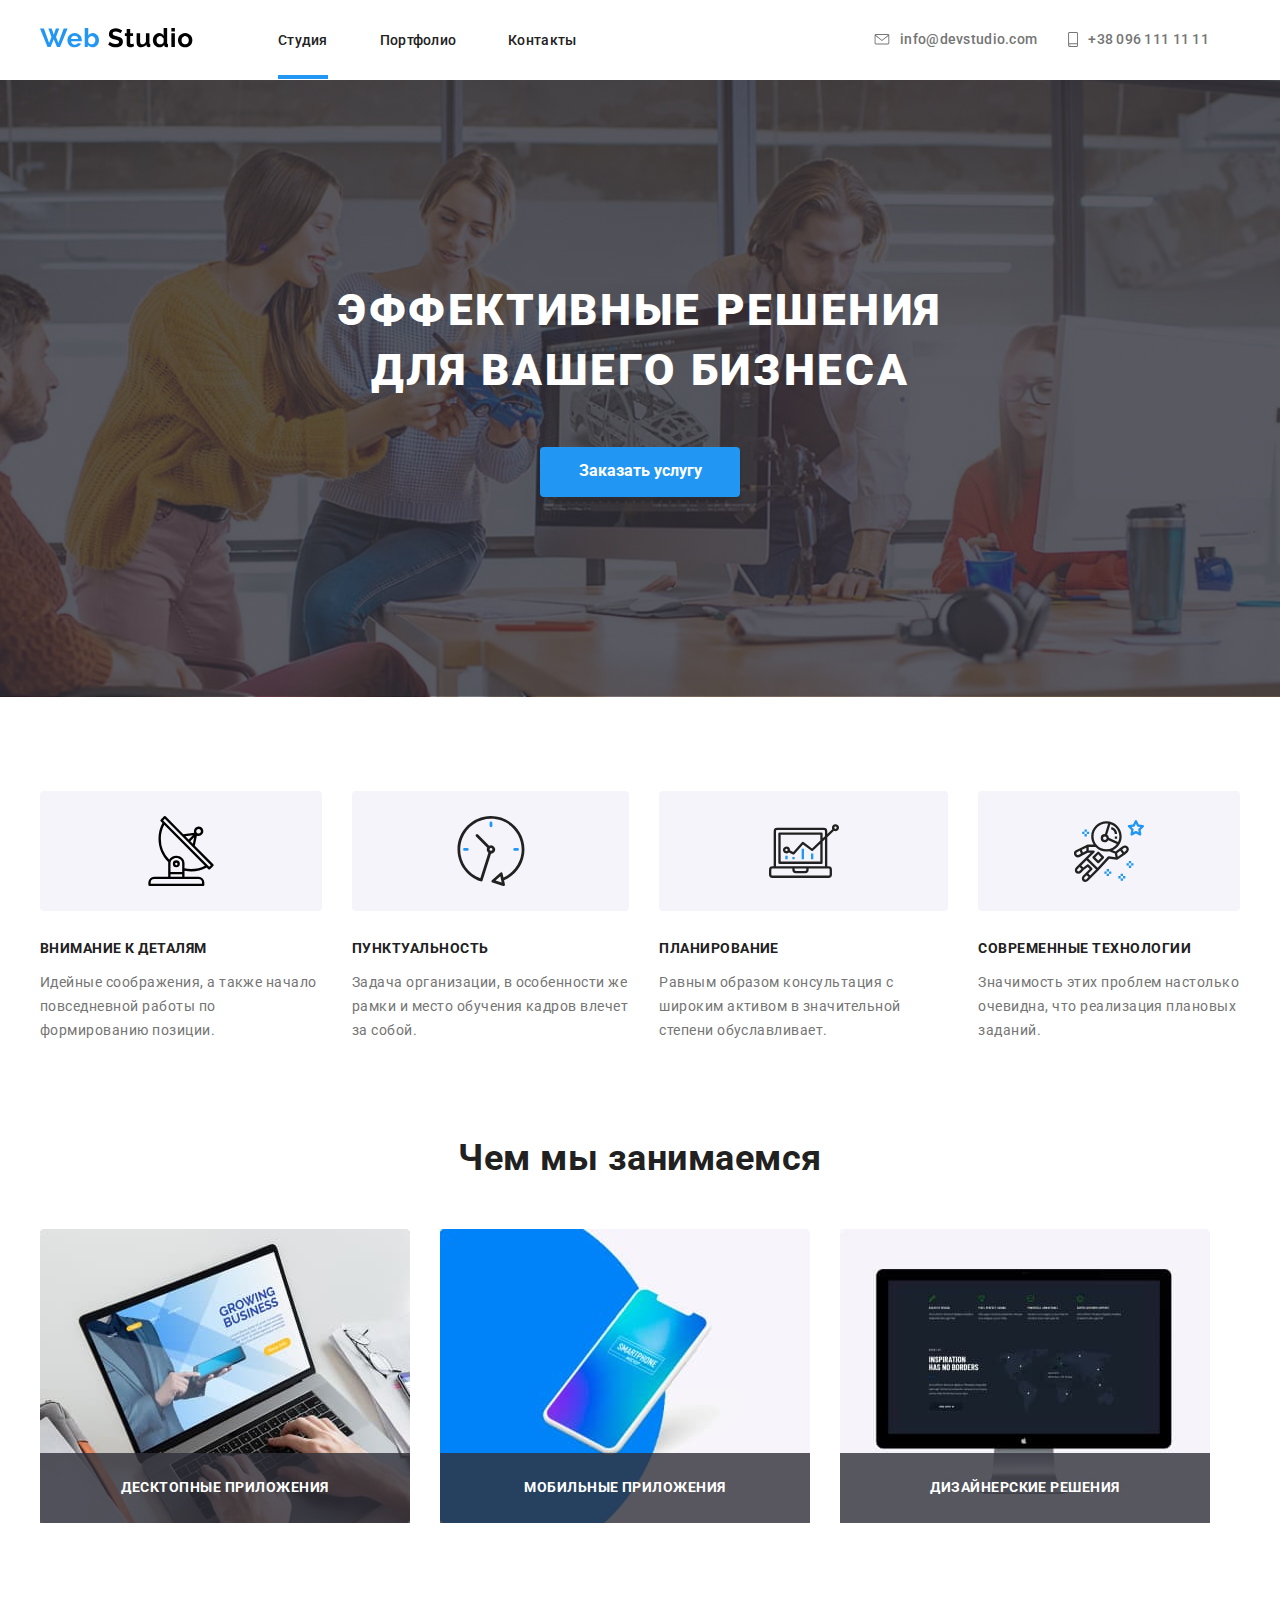
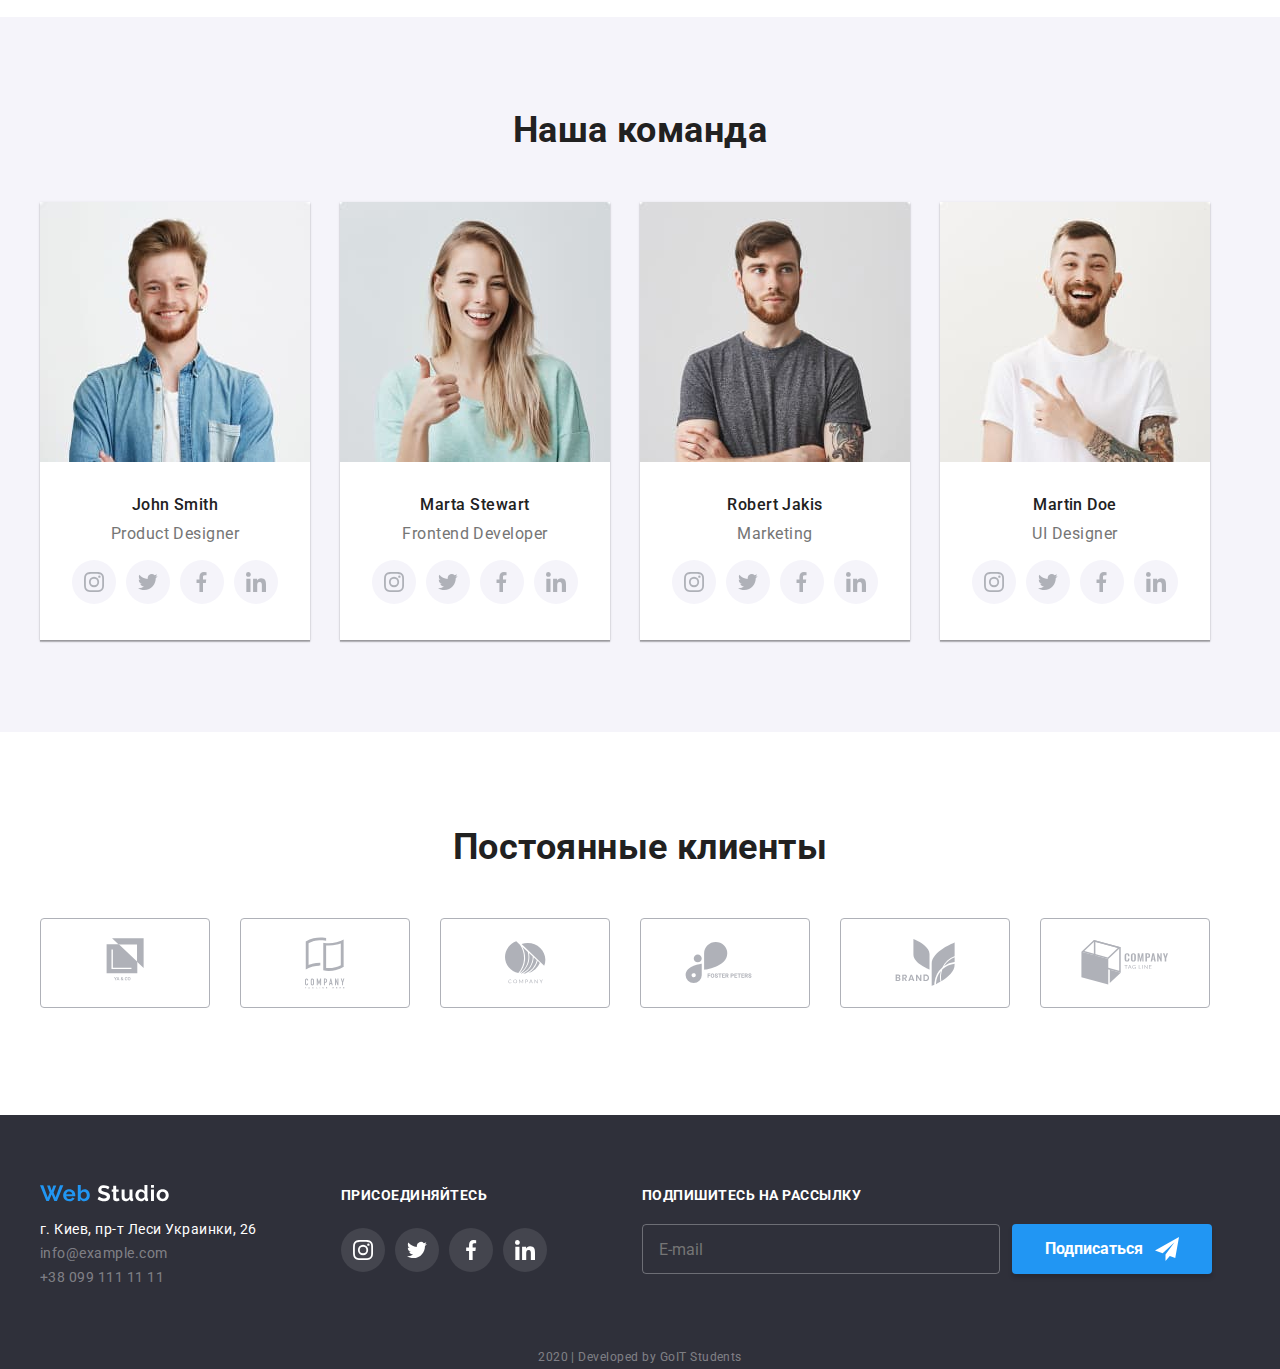
==== commit c668ee92: "Отработала обратную связь" ====
--- a/index.html
+++ b/index.html
@@ -61,85 +61,88 @@
       <section class="big-img">
         <div class="hero">
           <h1 class="white-title">эффективные решения для вашего бизнеса</h1>
-          <button class="button" data-modal-open>Заказать услугу</a>
+          <button class="button" data-modal-open>Заказать услугу</button>
         </div>
-   
-
-      <!--Модальное окно---->
-
-      <div class="backdrop is-hidden" data-modal>
-
-        <form  class="form">
-          
-          <button class="cancel-btn" data-modal-close>
-            <svg class="cancel-icon">
-              <use href="./images/sprite2.svg#cross"></use>
-            </svg>
-          </button>
-
-          <p class="leave-your-information">
-            Оставьте свои данные, мы вам перезвоним
-          </p>      
-
-          <div class="form-filed">
-            <input
-              type="text"
-              placeholder=" "
-              class="form-input"
-              name="name"
-              id="name"
-            />
-            <label for="name" class="form-label">Имя</label>
-            <svg class="modal_icon form-icon">
-              <use href="./images/sprite2.svg#modal2"></use>
-            </svg>
-          </div>
-          <div class="form-filed">
-            <input
-              type="tel"
-              placeholder=" "
-              class="form-input"
-              name="tel"
-              id="tel"
-            />
-            <label for="tel" class="form-label">Телефон</label>
-            <svg class="modal_icon form-icon">
-              <use href="./images/sprite2.svg#modal1"></use>
-            </svg>
-          </div>
-          <div class="form-filed">
-            <input
-              type="text"
-              placeholder=" "
-              class="form-input"
-              name="mail"
-              id="mail"
-            />
-            <label for="mail" class="form-label">Почта</label>
-            <svg class="modal_icon form-icon">
-              <use href="./images/sprite2.svg#modal3"></use>
-            </svg>
-          </div>
-          <div class="form-filed">
-            <!-- <label for="comment" class="form-comment">Комментарий</label> -->
-            <textarea
-              placeholder="Комментарий"
-              class="comment"
-              name="comment"
-              id="comment"
-              rows="8"
-            ></textarea>
-          </div>
-          <div class="policy">
-          <input type="checkbox" class="checkbox-custom" placeholder=" " name="policy" id="policy" />
-          <label for="policy"
-            >Соглашаюсь с рассылкой и принимаю <a class="a-policy" href="">Условия договора</a></label
-          >
-          </div>
-          <button class="button" type="submit">Отправить</button>
-        </form>
-      </div>
-         </section>
+
+        <!-- Модальное окно -->
+
+        <div class="backdrop is-hidden" data-modal>
+          <form class="form">
+            <button class="cancel-btn" data-modal-close>
+              <svg class="cancel-icon">
+                <use href="./images/sprite2.svg#cross"></use>
+              </svg>
+            </button>
+
+            <p class="leave-your-information">
+              Оставьте свои данные, мы вам перезвоним
+            </p>
+
+            <div class="form-filed">
+              <input
+                type="text"
+                placeholder=" "
+                class="form-input"
+                name="name"
+                id="name"
+              />
+              <label for="name" class="form-label">Имя</label>
+              <svg class="modal_icon form-icon">
+                <use href="./images/sprite2.svg#modal2"></use>
+              </svg>
+            </div>
+            <div class="form-filed">
+              <input
+                type="tel"
+                placeholder=" "
+                class="form-input"
+                name="tel"
+                id="tel"
+              />
+              <label for="tel" class="form-label">Телефон</label>
+              <svg class="modal_icon form-icon">
+                <use href="./images/sprite2.svg#modal1"></use>
+              </svg>
+            </div>
+            <div class="form-filed">
+              <input
+                type="text"
+                placeholder=" "
+                class="form-input"
+                name="mail"
+                id="mail"
+              />
+              <label for="mail" class="form-label">Почта</label>
+              <svg class="modal_icon form-icon">
+                <use href="./images/sprite2.svg#modal3"></use>
+              </svg>
+            </div>
+            <div class="form-filed">
+              <textarea
+                placeholder=" "
+                class="comment"
+                name="comment"
+                id="comment"
+                rows="8"
+              ></textarea>
+              <label for="comment" class="form-comment">Комментарий</label>
+            </div>
+            <div class="policy">
+              <input
+                type="checkbox"
+                class="checkbox-custom"
+                name="policy"
+                id="policy"
+              />
+              <label for="policy"
+                >Соглашаюсь с рассылкой и принимаю
+                <a class="a-policy" href="">Условия договора</a></label
+              >
+            </div>
+            <button class="button" type="submit">Отправить</button>
+          </form>
+        </div>
+      </section>
       <!-- Второй блок -->
       <section class="container-our-proses container">
         <ul class="ul-position">
@@ -474,30 +477,32 @@
           </ul>
         </section>
 
-        <section>
-          <p class="join">Подпишитесь на рассылку</p>
+        <form>
+          <label class="join">Подпишитесь на рассылку </label>
           <ul class="footer-list">
             <li>
-          <input
-            type="text"
-            placeholder="E-mail"
-            class="footer-input"
-            name="mail"
-            id="mail"
-          />
-      </li>
-            <li class="footer-margin"> <button class="button" type="submit">
-              Подписаться
-              <svg class="footer-margin" width="24px" height="24px">
+              <input
+                type="text"
+                placeholder="E-mail"
+                class="footer-input"
+                name="mail"
+                id="mail"
+              />
+            </li>
+            <li class="footer-margin">
+              <button class="button" type="submit">
+                Подписаться
+                <svg class="footer-margin" width="24px" height="24px">
                   <use href="./images/sprite3.svg#send"></use>
                 </svg>
-            </button></li>
+              </button>
+            </li>
           </ul>
-        </section>
+        </form>
       </div>
       <p class="year">2020 | Developed by GoIT Students</p>
     </footer>
 
-     <script src="./js/modal.js"></script>
+    <script src="./js/modal.js"></script>
   </body>
 </html>
--- a/css/styles.css
+++ b/css/styles.css
@@ -96,7 +96,9 @@
 
 .form-comment {
   position: absolute;
-  transform: translateY(16px) translateX(16px);
+  left: 0;
+  top: 0;
+  transform: translateY(12px) translateX(15px);
   color: var(--primary-text-color);
   transition: 300ms ease transform;
 }
@@ -111,8 +113,8 @@
 }
 
 .modal_icon {
-  width: 16px;
-  height: 16px;
+  width: 12px;
+  height: 12px;
   fill: var(--title-text-color);
 }
 
@@ -158,6 +160,7 @@
   display: inline-flex;
   align-items: center;
   user-select: none;
+  cursor: pointer;
 }
 
 .checkbox-custom + label::before {
@@ -199,10 +202,14 @@
 
 .form-input:not(:placeholder-shown) + .form-label,
 .form-input:focus + .form-label {
-  transform: translateY(-40px) translateX(0);
+  transform: translateY(-40px) translateX(16px);
   color: var(--accent-color);
 }
-
+.comment:not(:placeholder-shown) + .form-comment,
+.comment:focus + .form-comment {
+  transform: translateY(-22px) translateX(16px);
+  color: var(--accent-color);
+}
 .comment {
   width: 448px;
   height: 120px;
@@ -243,6 +250,7 @@
   margin-top: 4px;
   margin-right: 20px;
   fill: var(--title-text-color);
+  cursor: pointer;
 }
 
 .cancel-btn:hover {
